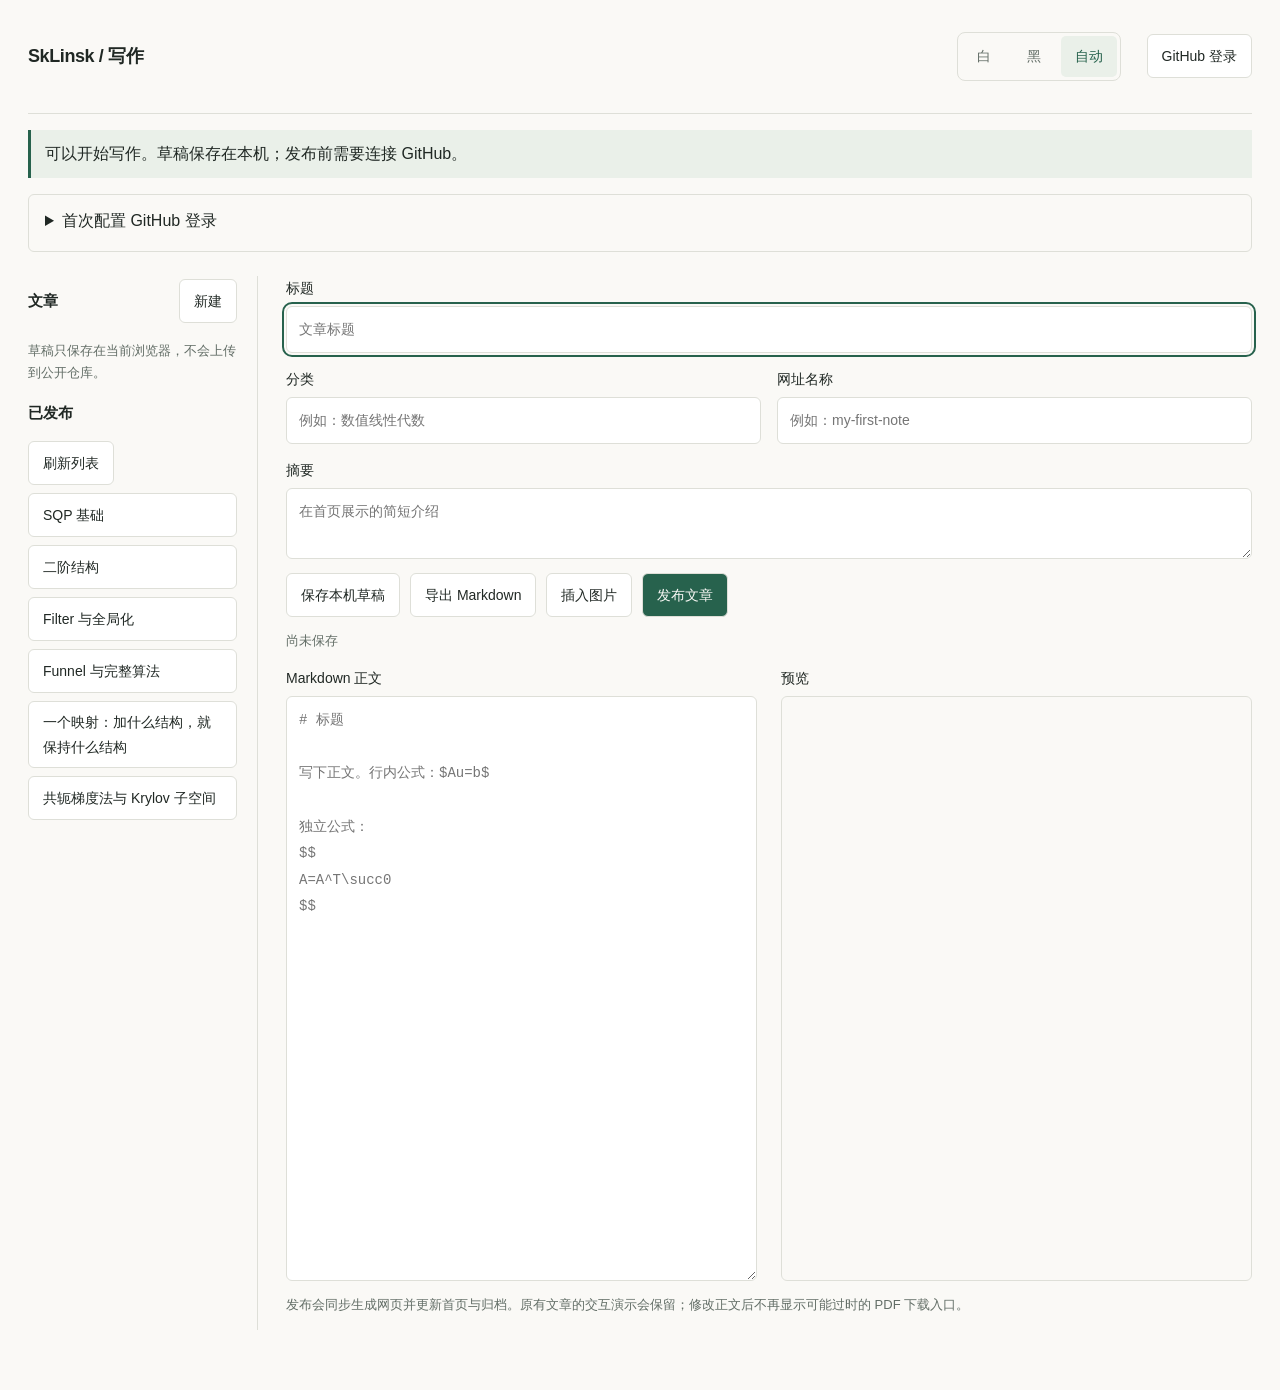
==== admin/index.html @ 27725256 "Add minimal Markdown writing dashboard, publication flow and GitHub App auth service" ====
<!doctype html><html lang="zh-CN"><head><meta charset="utf-8"><meta name="viewport" content="width=device-width,initial-scale=1"><meta name="referrer" content="no-referrer"><meta name="robots" content="noindex"><title>写作 · SkLinsk</title><script src="/assets/theme.js"></script><link rel="stylesheet" href="/assets/site.css"><link rel="stylesheet" href="/notes/sqp/assets/katex/katex.min.css"><link rel="stylesheet" href="writer.css"></head><body><a class="skip" href="#editor">跳到编辑器</a><div class="writer-shell"><header class="site-header"><a class="brand" href="/">SkLinsk / 写作</a><div class="header-actions"><div class="theme-switch" role="group" aria-label="外观模式"><button data-mode="light" aria-label="白色模式">白</button><button data-mode="dark" aria-label="黑色模式">黑</button><button data-mode="system" aria-label="跟随系统">自动</button></div><button id="login">GitHub 登录</button><button id="logout" hidden>退出</button></div></header><p id="status" role="status">正在载入写作后台…</p><details id="setup"><summary>首次配置 GitHub 登录</summary><p>授权服务尚未连接时，仍可保存本机草稿和预览。<a href="setup.html">查看配置步骤</a></p><label>你的授权服务网址 <input id="auth-url" type="url" placeholder="https://你的服务.workers.dev"></label><button id="save-auth">保存服务网址</button></details><div class="workspace"><aside><div class="aside-head"><h2>文章</h2><button id="new">新建</button></div><p class="muted">草稿只保存在当前浏览器，不会上传到公开仓库。</p><div id="drafts"></div><h3>已发布</h3><button id="refresh">刷新列表</button><div id="articles"></div></aside><main id="editor"><div class="metadata"><label>标题<input id="title" maxlength="180" placeholder="文章标题"></label><div class="pair"><label>分类<input id="category" maxlength="80" placeholder="例如：数值线性代数"></label><label>网址名称<input id="slug" pattern="[a-z0-9-]+" placeholder="例如：my-first-note"></label></div><label>摘要<textarea id="summary" rows="2" maxlength="300" placeholder="在首页展示的简短介绍"></textarea></label></div><div class="toolbar"><button id="save">保存本机草稿</button><button id="export">导出 Markdown</button><label class="file-button">插入图片<input id="image" type="file" accept="image/png,image/jpeg,image/webp" hidden></label><button id="publish" class="primary">发布文章</button></div><p id="saved" class="muted">未保存</p><div class="writing"><label>Markdown 正文<textarea id="body" spellcheck="false" placeholder="# 标题&#10;&#10;写下正文。行内公式：$Au=b$&#10;&#10;独立公式：&#10;$$&#10;A=A^T\succ0&#10;$$"></textarea></label><section aria-label="文章预览"><h2>预览</h2><div class="prose" id="preview"></div></section></div><p class="muted">发布会同步生成网页并更新首页与归档。原有文章的交互演示会保留；修改正文后不再显示可能过时的 PDF 下载入口。</p></main></div></div><script src="vendor/marked.js"></script><script src="vendor/katex.js"></script><script src="core.js"></script><script src="writer.js"></script></body></html>
---- assets/site.css ----
/* SkLinsk Notes — shared reading interface */
:root{color-scheme:light;--bg:#faf9f6;--surface:#fff;--text:#202824;--muted:#636e67;--line:#dedfd8;--accent:#27624d;--soft:#eaf0e9;--code:#f0f1eb;--hover:#f0f2eb}
:root[data-theme=dark]{color-scheme:dark;--bg:#171b19;--surface:#1e2420;--text:#e5e9e2;--muted:#a6b2a8;--line:#354139;--accent:#a5cfb2;--soft:#24382c;--code:#202a23;--hover:#252e27}
*{box-sizing:border-box}html{scroll-behavior:smooth;scroll-padding-top:30px}body{margin:0;background:var(--bg);color:var(--text);font:16px/1.75 -apple-system,BlinkMacSystemFont,"Segoe UI","PingFang SC","Microsoft YaHei",sans-serif;-webkit-font-smoothing:antialiased}a{color:inherit;text-decoration:none}a,button{touch-action:manipulation}button{font:inherit;cursor:pointer}a:focus-visible,button:focus-visible,summary:focus-visible{outline:3px solid var(--accent);outline-offset:5px;border-radius:3px}::selection{background:var(--soft)}.skip{position:absolute;left:18px;top:-100px;padding:10px 16px;background:var(--surface);z-index:20}.skip:focus{top:12px}.shell{max-width:1080px;margin:auto;padding:0 48px}.site-header{display:flex;align-items:center;justify-content:space-between;gap:24px;padding:32px 0;border-bottom:1px solid var(--line)}.brand{display:flex;align-items:center;gap:12px;font-weight:650;letter-spacing:-.4px;font-size:18px}.brand-mark{display:grid;place-items:center;width:30px;height:30px;border:1px solid var(--line);border-radius:7px;font-size:15px;color:var(--accent)}.brand small{font-weight:400;color:var(--muted);font-size:13px;margin-left:4px}.header-actions{display:flex;align-items:center;gap:26px}.nav-links{display:flex;gap:22px;font-size:14px}.nav-links a{min-height:44px;display:flex;align-items:center;color:var(--muted)}.nav-links a[aria-current=page]{color:var(--text);font-weight:600}.theme-switch{display:flex;gap:4px;border:1px solid var(--line);border-radius:8px;padding:3px}.theme-switch button{display:grid;place-items:center;width:38px;min-height:38px;border:0;border-radius:5px;color:var(--muted);background:transparent}.theme-switch button[aria-pressed=true]{background:var(--soft);color:var(--accent)}.theme-switch button:hover{background:var(--hover)}.theme-switch svg,.resources svg,.article-actions svg,.site-footer svg{width:17px;height:17px;stroke:currentColor;stroke-width:1.7;fill:none;stroke-linecap:round;stroke-linejoin:round}.intro{padding:78px 0 64px;max-width:700px}.eyebrow{font-size:12px;letter-spacing:2px;text-transform:uppercase;color:var(--muted);margin:0 0 18px}.intro h1{font-size:44px;line-height:1.25;letter-spacing:-1.8px;font-weight:600;margin:0 0 20px}.intro p:last-child{max-width:580px;color:var(--muted);margin:0;font-size:17px}.section-label{display:flex;justify-content:space-between;border-bottom:1px solid var(--line);padding-bottom:16px;align-items:center}.section-label h2{font-size:14px;margin:0;font-weight:600}.section-label span{font-size:12px;color:var(--muted)}.note-row{display:grid;grid-template-columns:110px 1fr 24px;gap:28px;padding:36px 0;border-bottom:1px solid var(--line);align-items:start}.note-date{font:12px/1.8 ui-monospace,monospace;color:var(--muted);padding-top:4px}.note-row h3{font-size:24px;line-height:1.45;letter-spacing:-.5px;margin:0 0 12px;font-weight:600}.note-row h3 a:hover{color:var(--accent)}.note-row p{color:var(--muted);margin:0 0 18px;font-size:15px;max-width:680px}.tags{display:flex;gap:12px;flex-wrap:wrap}.tag{font-size:12px;background:var(--soft);color:var(--accent);padding:3px 9px;border-radius:4px}.row-arrow{color:var(--accent);font-size:24px;min-width:44px;min-height:44px;text-align:center}.resources{display:flex;gap:24px;flex-wrap:wrap;margin-top:36px;font-size:14px}.resources a{display:flex;align-items:center;min-height:44px;gap:8px;color:var(--accent)}.site-footer{display:flex;justify-content:space-between;gap:20px;border-top:1px solid var(--line);padding:24px 0 32px;margin-top:80px;font-size:12px;color:var(--muted)}.site-footer a:hover{color:var(--accent)}.article-head{padding:56px 0 36px;max-width:850px}.article-head h1{font-size:38px;letter-spacing:-1px;line-height:1.4;font-weight:600;margin:14px 0 22px}.article-head .meta{display:flex;gap:14px;flex-wrap:wrap;font-size:13px;color:var(--muted)}.article-actions{display:flex;gap:12px;flex-wrap:wrap;margin-top:24px}.article-actions a{font-size:13px;border:1px solid var(--line);border-radius:6px;padding:9px 14px;min-height:44px;display:flex;align-items:center;gap:8px}.article-actions a:hover{background:var(--soft)}.article-layout{display:grid;grid-template-columns:minmax(0,740px) 180px;gap:48px}.prose{min-width:0;font-size:16px;line-height:1.9}.prose h2{font-size:24px;line-height:1.5;font-weight:600;letter-spacing:-.5px;margin:52px 0 20px;padding-top:8px;border-top:1px solid var(--line)}.prose h3{font-size:18px;line-height:1.5;font-weight:600;margin:28px 0 14px}.prose p{margin:15px 0}.prose a{color:var(--accent);text-decoration:underline;text-underline-offset:4px;overflow-wrap:anywhere}.prose blockquote{margin:24px 0;border-left:3px solid var(--accent);background:var(--soft);padding:14px 20px;border-radius:0 6px 6px 0}.prose blockquote p{margin:0}.prose ul,.prose ol{padding-left:24px}.prose li{margin:9px 0}.prose table{display:block;max-width:100%;overflow:auto;border-collapse:collapse;margin:24px 0;font-size:14px;line-height:1.65}.prose th{background:var(--soft);text-align:left}.prose td,.prose th{border-bottom:1px solid var(--line);padding:12px 14px;min-width:105px}.prose pre{white-space:pre-wrap;overflow-wrap:anywhere;background:var(--code);border:1px solid var(--line);padding:22px;border-radius:7px;font:13px/1.85 ui-monospace,"Menlo","PingFang SC",monospace}.prose code{font-family:ui-monospace,"Menlo","PingFang SC",monospace}.equation{max-width:100%;overflow-x:auto;padding:12px 4px;margin:24px 0}.equation .katex-display{display:block;width:max-content;min-width:100%;text-align:center}.prose .katex{position:relative;font-size:1.1em;line-height:1.2}.prose .equation .katex{font-size:1.22em}.katex-display{margin:0!important}.prose details{border:1px solid var(--line);padding:12px 16px;border-radius:6px;margin:24px 0;font-size:14px;color:var(--muted)}summary{cursor:pointer;min-height:32px}.toc{align-self:start;position:sticky;top:28px;margin-top:8px;font-size:12px;line-height:1.65;color:var(--muted);border-left:1px solid var(--line);padding-left:20px;max-height:calc(100vh - 56px);overflow:auto}.toc summary{font-size:13px;font-weight:600;color:var(--text);list-style:none;margin-bottom:14px}.toc ol{list-style:none;margin:0;padding:0}.toc li{margin:7px 0}.toc a{display:block;padding:4px 0}.toc a:hover{color:var(--accent)}.empty-archive{color:var(--muted);font-size:14px;padding:32px 0}.back-top{display:inline-flex;min-height:44px;align-items:center;color:var(--accent);font-size:14px;margin-top:36px}
@media(max-width:900px){.shell{padding:0 30px}.article-layout{grid-template-columns:minmax(0,1fr)}.toc{grid-row:1;position:static;max-height:none;border:1px solid var(--line);border-radius:6px;padding:12px 16px}.toc summary{list-style:revert;margin:0;min-height:32px}.toc ol{columns:2;margin-top:12px}.toc li{break-inside:avoid}.toc:not([open]) ol{display:none}}
@media(max-width:600px){.shell{padding:0 22px}.site-header{padding:20px 0;gap:14px;flex-wrap:wrap}.brand small{display:none}.header-actions{gap:16px}.nav-links{gap:16px}.nav-links a{font-size:13px}.theme-switch button{width:38px;min-height:44px}.theme-switch{gap:2px;padding:2px}.intro{padding:54px 0 44px}.intro h1{font-size:36px}.intro p:last-child{font-size:16px}.note-row{grid-template-columns:1fr 32px;gap:12px;padding:28px 0}.note-date{grid-column:1/-1}.note-row h3{font-size:23px}.note-row p{font-size:15px}.site-footer{margin-top:56px;flex-direction:column;gap:8px}.article-head{padding:36px 0 28px}.article-head h1{font-size:29px;letter-spacing:-.7px}.article-layout{gap:22px}.toc ol{columns:1}.prose h2{font-size:22px;margin-top:40px}.prose pre{padding:16px;font-size:12px}.prose td,.prose th{padding:10px}.resources{gap:12px 20px}}
body{overflow-x:clip}.header-actions{flex-wrap:wrap}.prose{overflow-wrap:anywhere}.prose p>.katex{display:inline-block;max-width:100%;overflow-x:auto;overflow-y:hidden;vertical-align:-.18em}.prose .katex{white-space:nowrap;overflow-wrap:normal;letter-spacing:normal}
.series-nav{display:flex;justify-content:space-between;gap:24px;flex-wrap:wrap;border-top:1px solid var(--line);margin-top:44px;padding-top:20px}.series-nav a{display:flex;align-items:center;min-height:44px;font-size:14px}
@media(prefers-reduced-motion:reduce){html{scroll-behavior:auto}}
@media print{.site-header,.site-footer,.toc,.article-actions,.back-top{display:none}.shell{max-width:none;padding:0}.article-layout{display:block}:root,:root[data-theme=dark]{--bg:white;--text:black;--muted:#444;--line:#ccc;--soft:#f4f4f4;--code:#f4f4f4;--accent:#333}.prose{font-size:11pt}.equation{break-inside:avoid}.prose h2,.prose h3{break-after:avoid}}
---- admin/writer.css ----
.writer-shell{max-width:1500px;margin:auto;padding:0 28px}button,.file-button{border:1px solid var(--line);background:var(--surface);color:var(--text);border-radius:6px;padding:8px 14px;min-height:44px;cursor:pointer;font-size:14px}button:disabled{opacity:.5;cursor:default}button:hover:not(:disabled),.file-button:hover{background:var(--soft)}button.primary{background:var(--accent);color:var(--bg)}input,textarea{width:100%;display:block;background:var(--surface);color:var(--text);border:1px solid var(--line);border-radius:6px;padding:10px 12px;font:inherit}input:focus-visible,textarea:focus-visible{outline:2px solid var(--accent);outline-offset:2px}label{display:block;font-size:14px}label input,label textarea{margin-top:6px}.workspace{display:grid;grid-template-columns:230px minmax(0,1fr);gap:28px;margin:24px 0 60px}aside{border-right:1px solid var(--line);padding-right:20px;min-width:0}aside h2,aside h3{font-size:15px}.aside-head{display:flex;align-items:center;justify-content:space-between}.article-button{display:block;text-align:left;width:100%;margin:8px 0;overflow-wrap:anywhere}.metadata label{margin-bottom:14px}.pair{display:grid;grid-template-columns:1fr 1fr;gap:16px}.toolbar{display:flex;gap:10px;flex-wrap:wrap;align-items:center}.muted{font-size:13px;color:var(--muted)}#status{padding:10px 14px;border-left:3px solid var(--accent);background:var(--soft);overflow-wrap:anywhere}.writing{display:grid;grid-template-columns:minmax(0,1fr) minmax(0,1fr);gap:24px}.writing>section{min-width:0}.writing>section>h2{font-size:14px;font-weight:400;margin:0 0 6px}#body{min-height:65vh;resize:vertical;font:14px/1.9 Menlo,monospace}#preview{border:1px solid var(--line);border-radius:6px;padding:18px;min-height:65vh;max-height:85vh;overflow:auto;font-size:16px}#preview h1{font-size:28px}#preview img,.prose img{max-width:100%;height:auto}#setup{border:1px solid var(--line);padding:12px 16px;border-radius:6px}#setup label{max-width:650px}#setup button{margin-top:10px}summary{cursor:pointer}main{min-width:0}.prose .katex{position:relative}@media(max-width:1000px){.writing{grid-template-columns:1fr}.workspace{grid-template-columns:190px minmax(0,1fr)}}@media(max-width:700px){.writer-shell{padding:0 16px}.workspace{grid-template-columns:1fr}aside{border-right:0;border-bottom:1px solid var(--line);padding:0 0 16px}.pair{grid-template-columns:1fr}.header-actions{gap:8px}.metadata{margin-top:10px}#preview{min-height:300px}#body{min-height:420px}.writing{gap:20px}}
[hidden]{display:none!important}.theme-switch button{width:auto;min-width:46px;white-space:nowrap}.file-button{display:inline-flex;align-items:center}
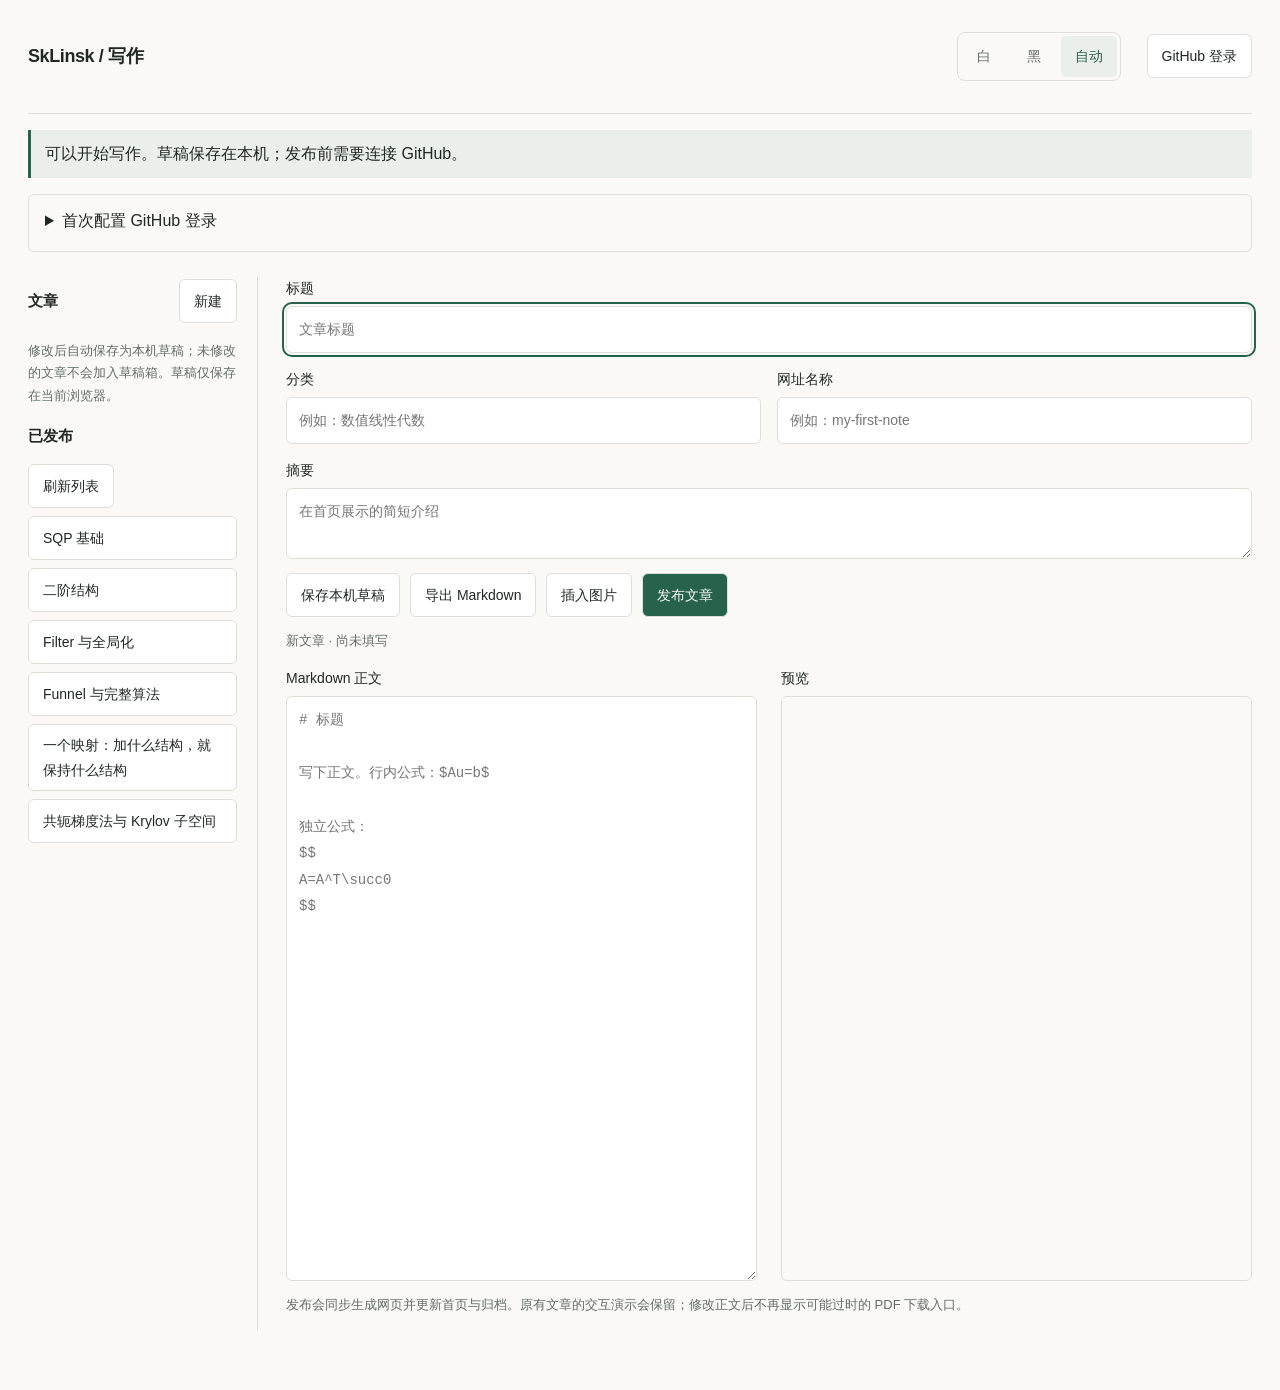
==== commit d3c0238b: "Explain automatic drafts and refresh editor assets" ====
--- a/admin/index.html
+++ b/admin/index.html
@@ -1 +1,2 @@
-<!doctype html><html lang="zh-CN"><head><meta charset="utf-8"><meta name="viewport" content="width=device-width,initial-scale=1"><meta name="referrer" content="no-referrer"><meta name="robots" content="noindex"><title>写作 · SkLinsk</title><script src="/assets/theme.js"></script><link rel="stylesheet" href="/assets/site.css"><link rel="stylesheet" href="/notes/sqp/assets/katex/katex.min.css"><link rel="stylesheet" href="writer.css"></head><body><a class="skip" href="#editor">跳到编辑器</a><div class="writer-shell"><header class="site-header"><a class="brand" href="/">SkLinsk / 写作</a><div class="header-actions"><div class="theme-switch" role="group" aria-label="外观模式"><button data-mode="light" aria-label="白色模式">白</button><button data-mode="dark" aria-label="黑色模式">黑</button><button data-mode="system" aria-label="跟随系统">自动</button></div><button id="login">GitHub 登录</button><button id="logout" hidden>退出</button></div></header><p id="status" role="status">正在载入写作后台…</p><details id="setup"><summary>首次配置 GitHub 登录</summary><p>授权服务尚未连接时，仍可保存本机草稿和预览。<a href="setup.html">查看配置步骤</a></p><label>你的授权服务网址 <input id="auth-url" type="url" placeholder="https://你的服务.workers.dev"></label><button id="save-auth">保存服务网址</button></details><div class="workspace"><aside><div class="aside-head"><h2>文章</h2><button id="new">新建</button></div><p class="muted">草稿只保存在当前浏览器，不会上传到公开仓库。</p><div id="drafts"></div><h3>已发布</h3><button id="refresh">刷新列表</button><div id="articles"></div></aside><main id="editor"><div class="metadata"><label>标题<input id="title" maxlength="180" placeholder="文章标题"></label><div class="pair"><label>分类<input id="category" maxlength="80" placeholder="例如：数值线性代数"></label><label>网址名称<input id="slug" pattern="[a-z0-9-]+" placeholder="例如：my-first-note"></label></div><label>摘要<textarea id="summary" rows="2" maxlength="300" placeholder="在首页展示的简短介绍"></textarea></label></div><div class="toolbar"><button id="save">保存本机草稿</button><button id="export">导出 Markdown</button><label class="file-button">插入图片<input id="image" type="file" accept="image/png,image/jpeg,image/webp" hidden></label><button id="publish" class="primary">发布文章</button></div><p id="saved" class="muted">未保存</p><div class="writing"><label>Markdown 正文<textarea id="body" spellcheck="false" placeholder="# 标题&#10;&#10;写下正文。行内公式：$Au=b$&#10;&#10;独立公式：&#10;$$&#10;A=A^T\succ0&#10;$$"></textarea></label><section aria-label="文章预览"><h2>预览</h2><div class="prose" id="preview"></div></section></div><p class="muted">发布会同步生成网页并更新首页与归档。原有文章的交互演示会保留；修改正文后不再显示可能过时的 PDF 下载入口。</p></main></div></div><script src="vendor/marked.js"></script><script src="vendor/katex.js"></script><script src="core.js"></script><script src="writer.js"></script></body></html>
+<!doctype html><html lang="zh-CN"><head><meta charset="utf-8"><meta name="viewport" content="width=device-width,initial-scale=1"><meta name="referrer" content="no-referrer"><meta name="robots" content="noindex"><title>写作 · SkLinsk</title><script src="/assets/theme.js"></script><link rel="stylesheet" href="/assets/site.css"><link rel="stylesheet" href="/notes/sqp/assets/katex/katex.min.css"><link rel="stylesheet" href="writer.css?v=20261031-drafts"></head><body><a class="skip" href="#editor">跳到编辑器</a><div class="writer-shell"><header class="site-header"><a class="brand" href="/">SkLinsk / 写作</a><div class="header-actions"><div class="theme-switch" role="group" aria-label="外观模式"><button data-mode="light" aria-label="白色模式">白</button><button data-mode="dark" aria-label="黑色模式">黑</button><button data-mode="system" aria-label="跟随系统">自动</button></div><button id="login">GitHub 登录</button><button id="logout" hidden>退出</button></div></header><p id="status" role="status">正在载入写作后台…</p><details id="setup"><summary>首次配置 GitHub 登录</summary><p>授权服务尚未连接时，仍可保存本机草稿和预览。<a href="setup.html">查看配置步骤</a></p><label>你的授权服务网址 <input id="auth-url" type="url" placeholder="https://你的服务.workers.dev"></label><button id="save-auth">保存服务网址</button></details><div class="workspace"><aside><div class="aside-head"><h2>文章</h2><button id="new">新建</button></div><p class="muted">修改后自动保存为本机草稿；未修改的文章不会加入草稿箱。草稿仅保存在当前浏览器。</p><div id="drafts"></div><h3>已发布</h3><button id="refresh">刷新列表</button><div id="articles"></div></aside><main id="editor"><div class="metadata"><label>标题<input id="title" maxlength="180" placeholder="文章标题"></label><div class="pair"><label>分类<input id="category" maxlength="80" placeholder="例如：数值线性代数"></label><label>网址名称<input id="slug" pattern="[a-z0-9-]+" placeholder="例如：my-first-note"></label></div><label>摘要<textarea id="summary" rows="2" maxlength="300" placeholder="在首页展示的简短介绍"></textarea></label></div><div class="toolbar"><button id="save">保存本机草稿</button><button id="export">导出 Markdown</button><label class="file-button">插入图片<input id="image" type="file" accept="image/png,image/jpeg,image/webp" hidden></label><button id="publish" class="primary">发布文章</button></div><p id="saved" class="muted">未保存</p><div class="writing"><label>Markdown 正文<textarea id="body" spellcheck="false" placeholder="# 标题&#10;&#10;写下正文。行内公式：$Au=b$&#10;&#10;独立公式：&#10;$$&#10;A=A^T\succ0&#10;$$"></textarea></label><section aria-label="文章预览"><h2>预览</h2><div class="prose" id="preview"></div></section></div><p class="muted">发布会同步生成网页并更新首页与归档。原有文章的交互演示会保留；修改正文后不再显示可能过时的 PDF 下载入口。</p></main></div></div><script src="vendor/marked.js"></script><script src="vendor/katex.js"></script><script src="core.js"></script><script src="writer.js?v=20261031-drafts"></script></body></html>
+
--- a/admin/writer.css
+++ b/admin/writer.css
@@ -1,2 +1,5 @@
 .writer-shell{max-width:1500px;margin:auto;padding:0 28px}button,.file-button{border:1px solid var(--line);background:var(--surface);color:var(--text);border-radius:6px;padding:8px 14px;min-height:44px;cursor:pointer;font-size:14px}button:disabled{opacity:.5;cursor:default}button:hover:not(:disabled),.file-button:hover{background:var(--soft)}button.primary{background:var(--accent);color:var(--bg)}input,textarea{width:100%;display:block;background:var(--surface);color:var(--text);border:1px solid var(--line);border-radius:6px;padding:10px 12px;font:inherit}input:focus-visible,textarea:focus-visible{outline:2px solid var(--accent);outline-offset:2px}label{display:block;font-size:14px}label input,label textarea{margin-top:6px}.workspace{display:grid;grid-template-columns:230px minmax(0,1fr);gap:28px;margin:24px 0 60px}aside{border-right:1px solid var(--line);padding-right:20px;min-width:0}aside h2,aside h3{font-size:15px}.aside-head{display:flex;align-items:center;justify-content:space-between}.article-button{display:block;text-align:left;width:100%;margin:8px 0;overflow-wrap:anywhere}.metadata label{margin-bottom:14px}.pair{display:grid;grid-template-columns:1fr 1fr;gap:16px}.toolbar{display:flex;gap:10px;flex-wrap:wrap;align-items:center}.muted{font-size:13px;color:var(--muted)}#status{padding:10px 14px;border-left:3px solid var(--accent);background:var(--soft);overflow-wrap:anywhere}.writing{display:grid;grid-template-columns:minmax(0,1fr) minmax(0,1fr);gap:24px}.writing>section{min-width:0}.writing>section>h2{font-size:14px;font-weight:400;margin:0 0 6px}#body{min-height:65vh;resize:vertical;font:14px/1.9 Menlo,monospace}#preview{border:1px solid var(--line);border-radius:6px;padding:18px;min-height:65vh;max-height:85vh;overflow:auto;font-size:16px}#preview h1{font-size:28px}#preview img,.prose img{max-width:100%;height:auto}#setup{border:1px solid var(--line);padding:12px 16px;border-radius:6px}#setup label{max-width:650px}#setup button{margin-top:10px}summary{cursor:pointer}main{min-width:0}.prose .katex{position:relative}@media(max-width:1000px){.writing{grid-template-columns:1fr}.workspace{grid-template-columns:190px minmax(0,1fr)}}@media(max-width:700px){.writer-shell{padding:0 16px}.workspace{grid-template-columns:1fr}aside{border-right:0;border-bottom:1px solid var(--line);padding:0 0 16px}.pair{grid-template-columns:1fr}.header-actions{gap:8px}.metadata{margin-top:10px}#preview{min-height:300px}#body{min-height:420px}.writing{gap:20px}}
 [hidden]{display:none!important}.theme-switch button{width:auto;min-width:46px;white-space:nowrap}.file-button{display:inline-flex;align-items:center}
+
+
+.draft-row{display:flex;align-items:center;gap:6px;margin:8px 0}.draft-row .article-button{flex:1;min-width:0;margin:0}.draft-delete{flex:none;padding:8px;color:var(--muted)}.draft-row .article-button[aria-pressed="true"]{border-color:var(--accent)}
